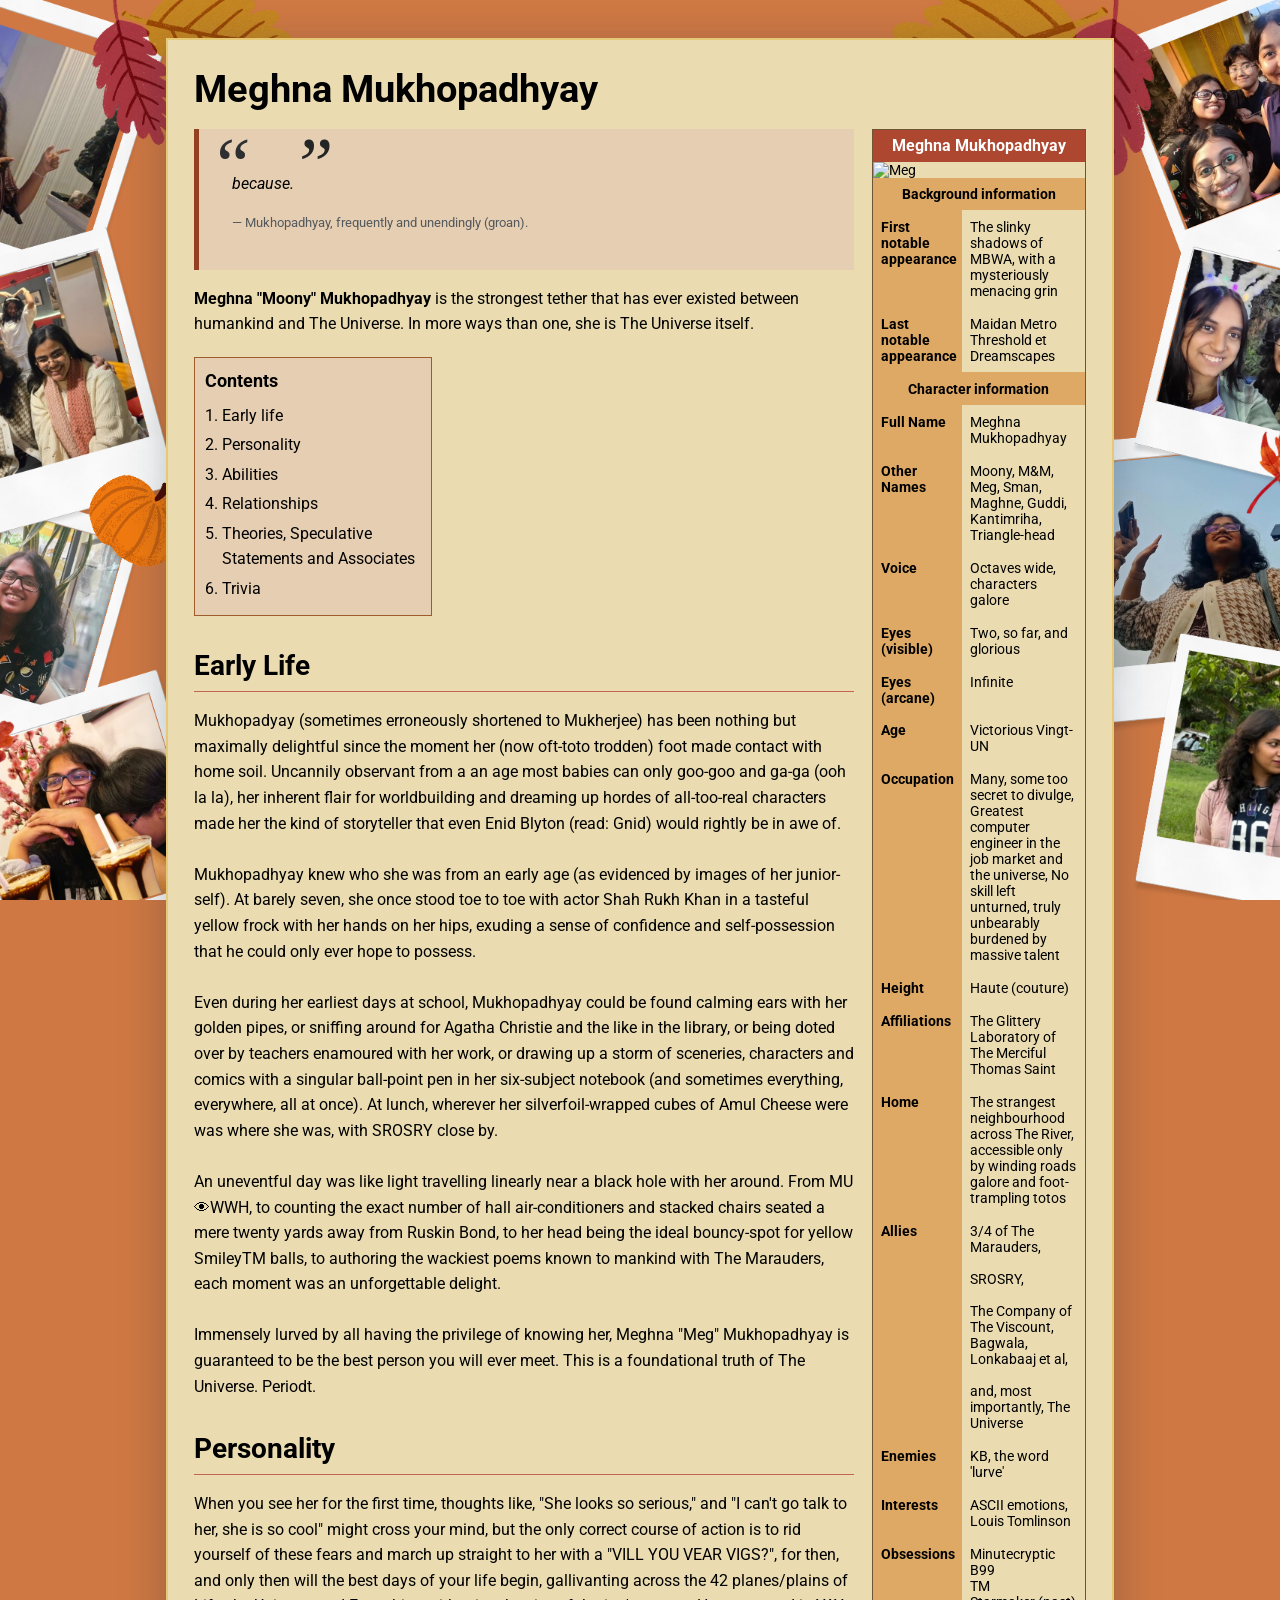
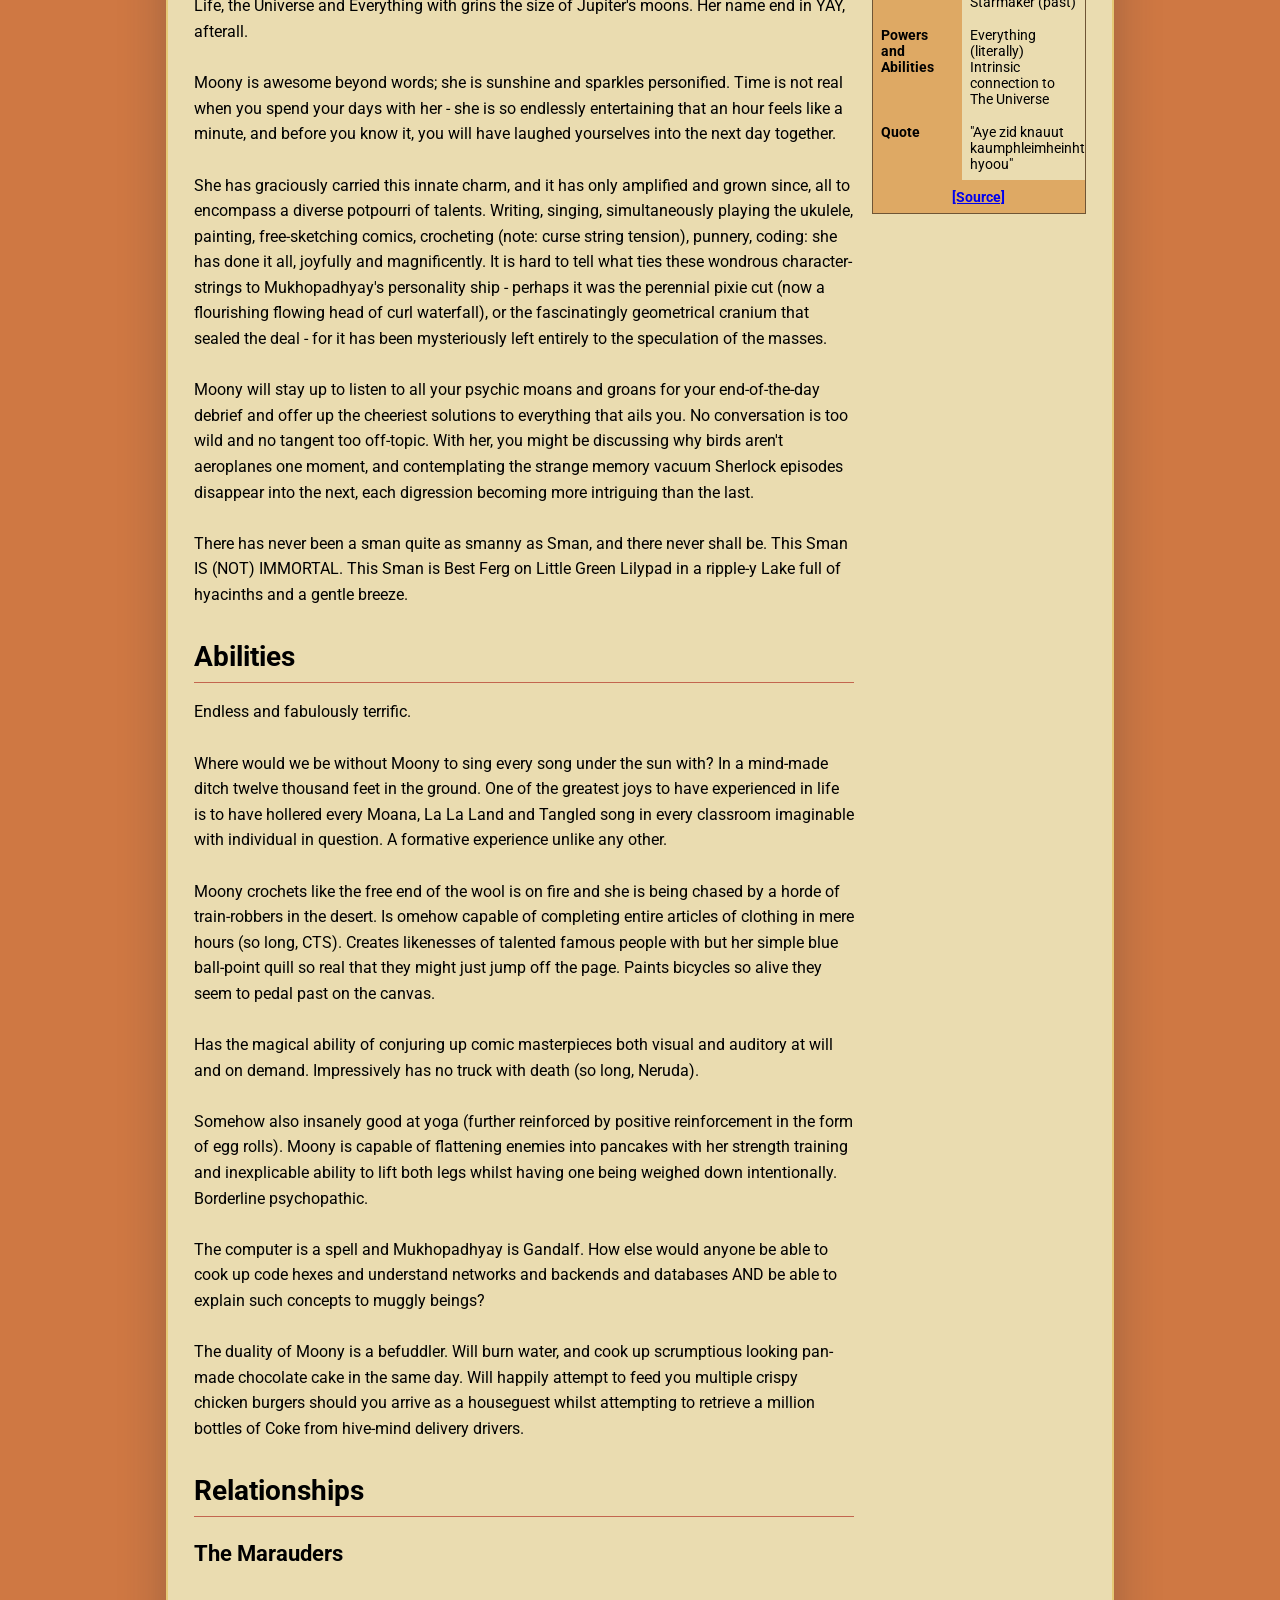
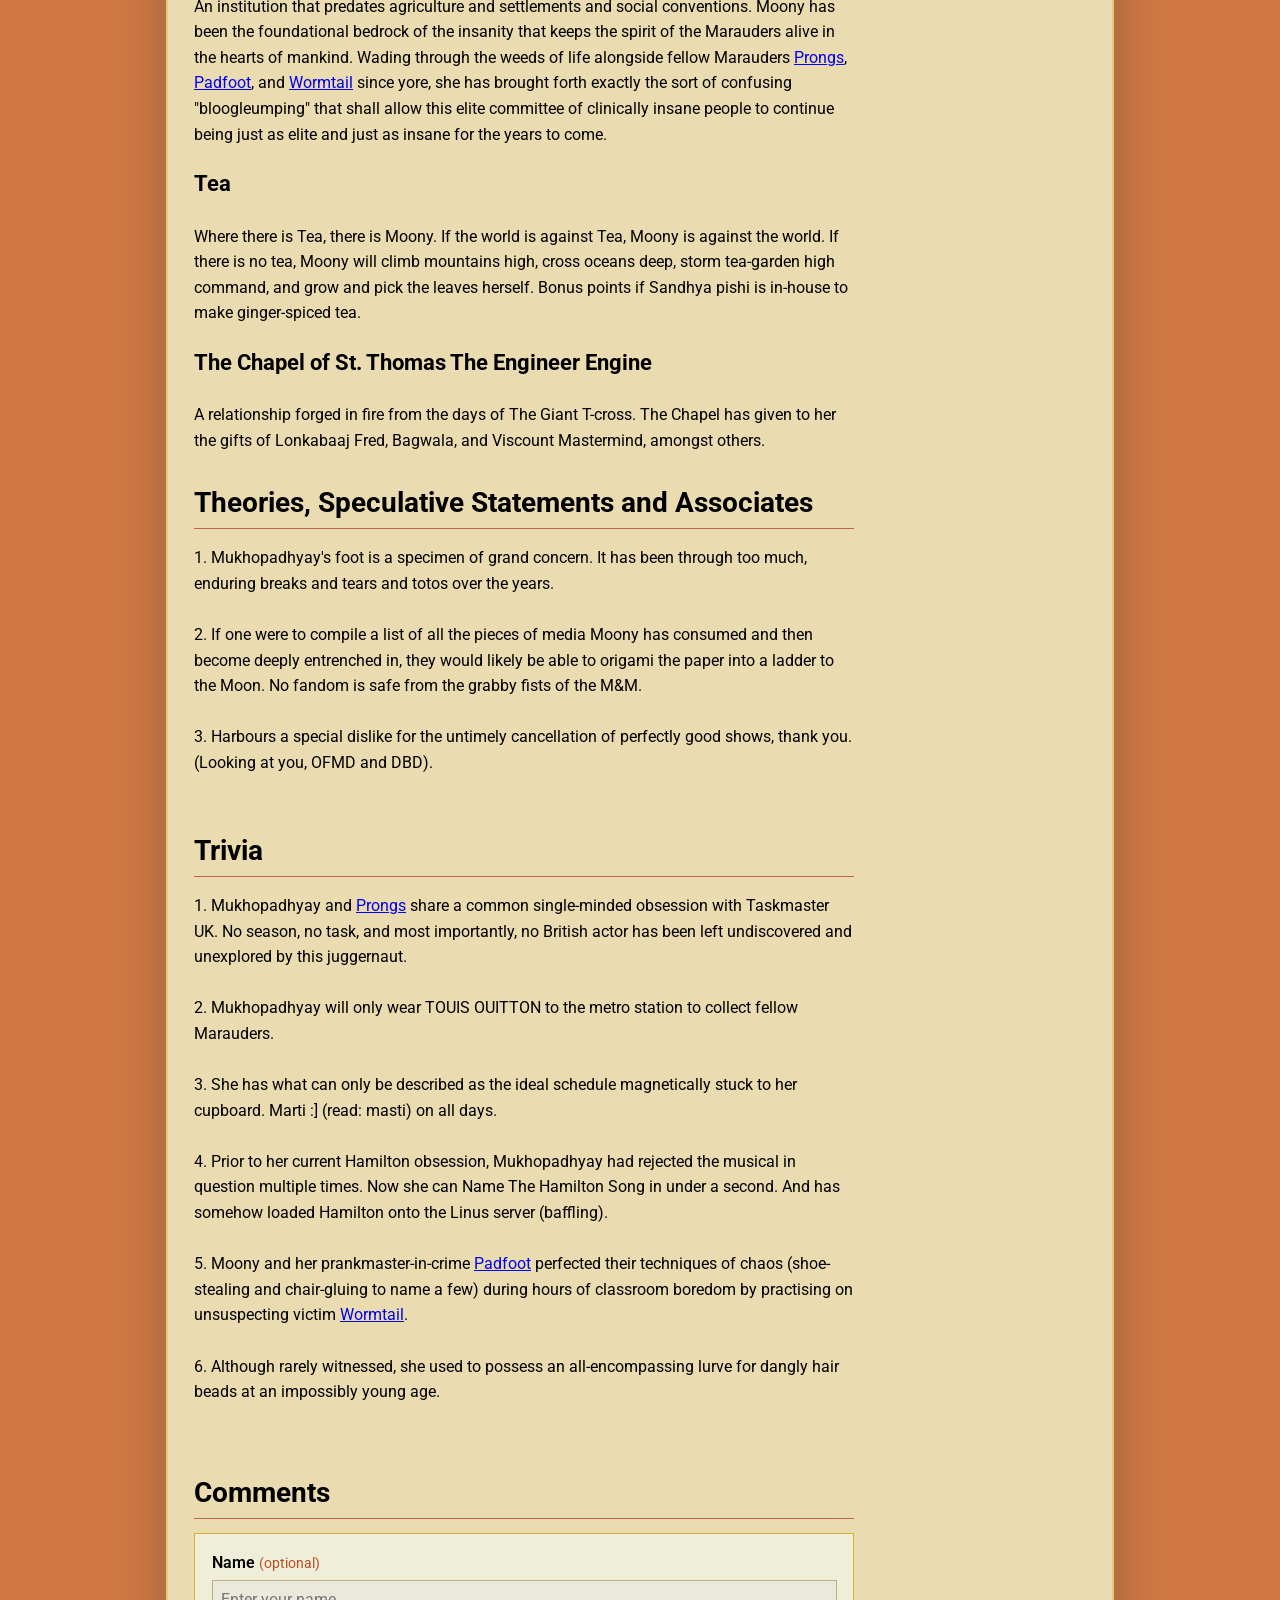
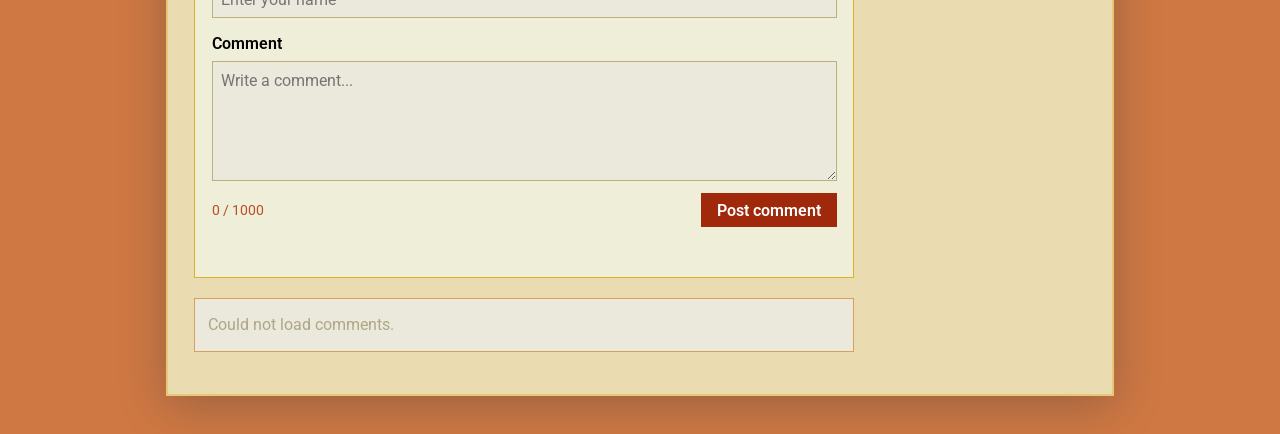
==== index.html @ 728b0426 "Add files via upload" ====
<!DOCTYPE html>
<html lang="en">
<head>
  <meta name="viewport" content="width=device-width, initial-scale=1.0">
  <meta charset="UTF-8">
  <title>Pragya Wiki</title>
  <link rel="stylesheet" href="style.css">
  <link rel="stylesheet" href="comments.css">
  <link rel="preconnect" href="https://fonts.googleapis.com">
  <link rel="preconnect" href="https://fonts.gstatic.com" crossorigin>
  <link href="https://fonts.googleapis.com/css2?family=Roboto:wght@400;500;700&display=swap" rel="stylesheet">
<link rel="stylesheet" href="style.css">

</head> 
<body>

<div class="page-bg">

  <div class="page-container">

    <h1 class="page-title">Meghna Mukhopadhyay</h1>

    <div class="page-layout">
      


      <!-- LEFT COLUMN -->
      <div class="main-content">
      <div class="quote-wiki">
      <p>because.</p>
      <span class="quote-source">— Mukhopadhyay, frequently and unendingly (groan).</span>
      </div>

        <p>
          <strong>Meghna "Moony" Mukhopadhyay</strong> is the strongest tether that has ever existed between humankind and The Universe. In more ways than 
          one, she is The Universe itself. 
        </p>

        <p>
        </p>

        <!-- CONTENTS -->
        <div class="contents-box">
          <div class="contents-title">Contents</div>
          <ol>
            <li>Early life</li>
            <li>Personality</li>
            <li>Abilities</li>
            <li>Relationships </li> 
            <li>Theories, Speculative Statements and Associates</li> 
            <li>Trivia</li>
          </ol>
        </div>

        <!-- ACTUAL CONTENT SECTIONS -->
        <h2>Early Life</h2>
        <p>
        
          Mukhopadyay (sometimes erroneously shortened to Mukherjee) has been nothing but maximally delightful since the moment her (now oft-toto 
          trodden) foot made contact with home soil. Uncannily observant from a an age most babies can only goo-goo and ga-ga (ooh la la), her inherent
          flair for worldbuilding and dreaming up hordes of all-too-real characters made her the kind of storyteller that even Enid Blyton (read: Gnid) 
          would rightly be in awe of. 
          <br><br>
          Mukhopadhyay knew who she was from an early age (as evidenced by images of her junior-self). At barely seven, she once stood toe to toe with 
          actor Shah Rukh Khan in a tasteful yellow frock with her hands on her hips, exuding a sense of confidence and self-possession that he could 
          only ever hope to possess. 
          <br><br>
          Even during her earliest days at school, Mukhopadhyay could be found calming ears with her golden pipes, or sniffing around for Agatha Christie 
          and the like in the library, or being doted over by teachers enamoured with her work, or drawing up a storm of sceneries, characters and comics 
          with a singular ball-point pen in her six-subject notebook (and sometimes everything, everywhere, all at once). 
          At lunch, wherever her silverfoil-wrapped cubes of Amul Cheese were was where she was, with SROSRY close by. 
          <br><br>
          An uneventful day was like light travelling linearly near a black hole with her around. From MU👁WWH, to counting the exact number of hall air-conditioners 
          and stacked chairs seated a mere twenty yards away from Ruskin Bond, to her head being the ideal bouncy-spot for yellow SmileyTM balls, to authoring
          the wackiest poems known to mankind with The Marauders, each moment was an unforgettable delight. 
          <br><br>
          Immensely lurved by all having the privilege of knowing her, Meghna "Meg" Mukhopadhyay is guaranteed to be the best person you will ever meet. 
          This is a foundational truth of The Universe. Periodt.
        </p>

        <h2>Personality</h2>
        <p>
          When you see her for the first time, thoughts like, "She looks so serious," and "I can't go talk to her, she is so cool" might cross your mind, 
          but the only correct course of action is to rid yourself of these fears and march up straight to her with a "VILL YOU VEAR VIGS?", for then, and 
          only then will the best days of your life begin, gallivanting across the 42 planes/plains of Life, the Universe and Everything with grins the size
          of Jupiter's moons. Her name end in YAY, afterall. 
          <br><br>
          Moony is awesome beyond words; she is sunshine and sparkles personified. Time is not real when you spend your days with her - she is so endlessly 
          entertaining that an hour feels like a minute, and before you know it, you will have laughed yourselves into the next day together. 
          <br><br>
          She has graciously carried this innate charm, and it has only amplified and grown since, all to encompass a diverse potpourri of talents. Writing, 
          singing, simultaneously playing the ukulele, painting, free-sketching comics, crocheting (note: curse string tension), punnery, coding: 
          she has done it all, joyfully and magnificently. It is hard to tell what ties these wondrous character-strings to Mukhopadhyay's personality ship - perhaps it was the 
          perennial pixie cut (now a flourishing flowing head of curl waterfall), or the fascinatingly geometrical cranium that sealed the deal - for it 
          has been mysteriously left entirely to the speculation of the masses. 
          <br><br>
          Moony will stay up to listen to all your psychic moans and groans for your end-of-the-day debrief and offer up the cheeriest solutions to everything that
          ails you. No conversation is too wild and no tangent too off-topic. With her, you might be discussing why birds aren't aeroplanes one moment, and 
          contemplating the strange memory vacuum Sherlock episodes disappear into the next, each digression becoming more intriguing than the last.
          <br><br>
          There has never been a sman quite as smanny as Sman, and there never shall be. This Sman IS (NOT) IMMORTAL. This Sman is Best Ferg on 
          Little Green Lilypad in a ripple-y Lake full of hyacinths and a gentle breeze. 
          
        </p>

        <h2>Abilities</h2>
        <p>
          Endless and fabulously terrific.
          <br><br>
          Where would we be without Moony to sing every song under the sun with? In a mind-made ditch twelve thousand feet in the ground. One of the 
          greatest joys to have experienced in life is to have hollered every Moana, La La Land and Tangled song in every classroom imaginable with
          individual in question. A formative experience unlike any other.
          <br><br>
          Moony crochets like the free end of the wool is on fire and she is being chased by a horde of train-robbers in the desert. Is omehow capable of 
          completing entire articles of clothing in mere hours (so long, CTS).
          Creates likenesses of talented famous people with but her simple blue ball-point quill so real that they might just jump off the page. Paints bicycles so
          alive they seem to pedal past on the canvas. 
          <br><br>
          Has the magical ability of conjuring up comic masterpieces both visual and auditory at will and on demand. 
          Impressively has no truck with death (so long, Neruda). 
          <br><br>
          Somehow also insanely good at yoga (further reinforced by positive reinforcement in the form of egg rolls). Moony is capable of flattening 
          enemies into pancakes with her strength training and inexplicable ability to lift both legs whilst having one being weighed down intentionally.
          Borderline psychopathic.
          <br><br>
          The computer is a spell and Mukhopadhyay is Gandalf. How else would anyone be able to cook up code hexes and understand networks and backends
          and databases AND be able to explain such concepts to muggly beings?
          <br><br>
          The duality of Moony is a befuddler. Will burn water, and cook up scrumptious looking pan-made chocolate cake in the same day. Will happily 
          attempt to feed you multiple crispy chicken burgers should you arrive as a houseguest whilst attempting to retrieve a million bottles of Coke
          from hive-mind delivery drivers. 
        </p>

        <h2>Relationships</h2>
        <h3>
          The Marauders
        </h3>
        <p>
            An institution that predates agriculture and settlements and social conventions. Moony has been the foundational bedrock of the insanity that
            keeps the spirit of the Marauders alive in the hearts of mankind. Wading through the weeds of life alongside fellow Marauders <a href="https://pragya-wiki.vercel.app/">Prongs</a>,
            <a href="https://nay-wiki.vercel.app/">Padfoot</a>, and <a href="https://wiki-pearl-nine.vercel.app">Wormtail</a> since yore, she has brought
            forth exactly the sort of confusing "bloogleumping" that shall allow this elite committee of clinically insane people to continue being just as elite and 
            just as insane for the years to come.

        </p>

        <h3>Tea</h3>
        <p>Where there is Tea, there is Moony. If the world is against Tea, Moony is against the world. If there is no tea, Moony will climb 
            mountains high, cross oceans deep, storm tea-garden high command, and grow and pick the leaves herself. 
            Bonus points if Sandhya pishi is in-house to make ginger-spiced tea. 
        </p>

        <h3>The Chapel of St. Thomas The Engineer Engine</h3>
        <P>
            A relationship forged in fire from the days of The Giant T-cross. The Chapel has given to her the gifts of Lonkabaaj Fred, Bagwala, 
            and Viscount Mastermind, amongst others. 
        </P>

        <h2>Theories, Speculative Statements and Associates</h2>
        <p>
          1. Mukhopadhyay's foot is a specimen of grand concern. It has been through too much, enduring breaks and tears and totos over the years. 
          <br><br>
          2. If one were to compile a list of all the pieces of media Moony has consumed and then become deeply entrenched in, they would likely be
          able to origami the paper into a ladder to the Moon. No fandom is safe from the grabby fists of the M&M. 
          <br><br>
          3. Harbours a special dislike for the untimely cancellation of perfectly good shows, thank you. (Looking at you, OFMD and DBD).
          <br><br>
        </p>

        <h2>Trivia</h2>
        <p>
          1. Mukhopadhyay and <a href="https://pragya-wiki.vercel.app/">Prongs</a> share a common single-minded obsession with Taskmaster UK. 
          No season, no task, and most importantly, no British actor has been left undiscovered and unexplored by this juggernaut.
          <br><br>
          2. Mukhopadhyay will only wear TOUIS OUITTON to the metro station to collect fellow Marauders.
          <br><br>
          3. She has what can only be described as the ideal schedule magnetically stuck to her cupboard. Marti :] (read: masti) on all days.
          <br><br>
          4. Prior to her current Hamilton obsession, Mukhopadhyay had rejected the musical in question multiple times. Now she can Name The Hamilton Song in under a second. 
          And has somehow loaded Hamilton onto the Linus server (baffling).
          <br><br>
          5. Moony and her prankmaster-in-crime <a href="https://nay-wiki.vercel.app/">Padfoot</a> perfected their techniques of chaos (shoe-stealing
          and chair-gluing to name a few) during hours of classroom boredom by practising on unsuspecting victim <a href="https://wiki-pearl-nine.vercel.app">Wormtail</a>. 
          <br><br>
          6. Although rarely witnessed, she used to possess an all-encompassing lurve for dangly hair beads at an impossibly young age.
          <br><br>
        </p>

        <section class="comments-section">
        <h2>Comments</h2>

        <form id="comment-form" class="comment-form">
          <div class="comment-field">
            <label for="comment-name">
              Name <span class="optional-label">(optional)</span>
            </label>

            <input
              type="text"
              id="comment-name"
              name="username"
              maxlength="80"
              placeholder="Enter your name"
              autocomplete="name"
            />
          </div>

          <div class="comment-field">
            <label for="comment-text">Comment</label>

            <textarea
              id="comment-text"
              name="text"
              maxlength="1000"
              rows="5"
              placeholder="Write a comment..."
              required
            ></textarea>
          </div>

          <div class="comment-form-bottom">
            <span id="comment-character-count">0 / 1000</span>

            <button id="comment-submit-button" type="submit">
              Post comment
            </button>
          </div>

          <p id="comment-form-message" aria-live="polite"></p>
        </form>

        <div id="comments-list" class="comments-list">
          <p class="comments-status">Loading comments...</p>
        </div>
      </section>
      </div>
      <!-- INFOBOX -->
      <div class="infobox">

        <div class="infobox-header">Meghna Mukhopadhyay</div>

        <img src="c:\Users\URJANI RAY\OneDrive\Pictures\meghna.jpg" alt="Meg">

        <table>
           <tr class="infobox-section">
           <th colspan="2">Background information</th>
           </tr>

           <tr>
            <th>First notable appearance </th>
            <td>The slinky shadows of MBWA, with a mysteriously menacing grin</td>
          </tr>
          <tr>
            <th>Last notable appearance</th>
            <td>Maidan Metro Threshold et
                <br>Dreamscapes</td>
          </tr>

            <tr class="infobox-section">
            <th colspan="2">Character information</th>
            </tr>

          <tr>
            <th>Full Name</th>
            <td>Meghna Mukhopadhyay</td>
          </tr>

          <tr>
            <th>Other Names</th>
            <td>Moony, M&M, Meg, Sman, Maghne, Guddi, Kantimriha, Triangle-head</td>
          </tr>
          
          <tr>
            <th>Voice</th>
            <td>Octaves wide, characters galore</td>
          </tr>
          <tr>
            <th>Eyes (visible)</th>
            <td>Two, so far, and glorious</td>
          </tr>
          <tr>
            <th>Eyes (arcane)</th>
            <td>Infinite</td>
          </tr>
          <tr>
            <th>Age</th>
            <td>Victorious Vingt-UN</td>
          </tr>
          <tr>
            <th>Occupation</th>
            <td>Many, some too secret to divulge,
Greatest computer engineer in the job market and the universe,
No skill left unturned, truly unbearably burdened by massive talent</td>
          </tr>
          <tr>
            <th>Height</th>
            <td>Haute (couture)</td>
          </tr>
          <tr>
            <th>Affiliations</th>
            <td>The Glittery Laboratory of The Merciful Thomas Saint</td>
          </tr>
          <tr>
            <th>Home</th>
            <td>The strangest neighbourhood across The River, accessible only by winding roads galore and foot-trampling totos</td>
          </tr>
          <tr>
            <th>Allies</th>
            <td>3/4 of The Marauders, <br><br>SROSRY, <br><br>
The Company of The Viscount, Bagwala, Lonkabaaj et al,
<br><br> and, most importantly, The Universe</td>
          <tr>
            <th>Enemies</th>
            <td>
              KB, the word 'lurve'
            </td>
          </tr>
          <tr>
            <th>Interests</th>
            <td>ASCII emotions, Louis Tomlinson</td>
          </tr>
          <tr>
            <th>Obsessions</th>
            <td>Minutecryptic<br>B99<br> TM
                <br>Starmaker (past)</td>
          </tr>
          <tr>
            <th>Powers and Abilities</th>
            <td>Everything (literally) <br>
            Intrinsic connection to The Universe</td>
          </tr> 
          <tr>
            <th>Quote</th>
            <td>"Aye zid knauut kaumphleimheinht hyoou"</td>
          </tr>
          <tr>
           <tr class="infobox-section">
            <th colspan="2"><a href="source.html">[Source]</a></th>
            </tr>
        </table>

      </div>
      
    </div>

  </div>

</div>
<script src="comments.js"></script>
</body>
</html>
---- style.css ----
* {
  box-sizing: border-box;
}

html,
body {
  margin: 0;
  width: 100%;
  min-height: 100%;
}

body {
  font-family: 'Roboto', sans-serif;
  font-size: 14px !important;

  background-image: url("background-collage.png");
  background-size: cover;
  background-position: center;
  background-attachment: fixed;
  background-repeat: no-repeat;
  background-color: #cf7843;
}

/* OUTER BACKGROUND AREA */
.page-bg {
  width: 100%;
  min-height: 100vh;

  /* Creates visible space outside the bordered page */
  padding: 3% 0;
}

/* ACTUAL WIKI PAGE */
.page-container {
  width: 74%;
  max-width: 1500px;
  min-height: 94vh;
  margin: 0 auto;
  padding: 2%;

  background-color: #EADCB0;

  /* Visible page boundary */
  border: 2px solid #e5c976;
  box-shadow: 0 10px 43px rgba(22, 42, 62, 0.28);
}

/* TITLE */
.page-title {
  margin: 0 0 2%;
  font-size: clamp(2rem, 3vw, 3.2rem);
  color: #000;
}

/* LAYOUT */
.page-layout {
  display: flex;
  align-items: flex-start;
  justify-content: space-between;
  gap: 2%;
  width: 100%;
}

/* LEFT CONTENT */
.main-content {
  width: 74%;
  min-width: 0;
  font-size: clamp(1rem, 1.25vw, 1.3rem);
  line-height: 1.6;
}

/* CONTENTS */
.contents-box {
  width: 36%;
  margin-top: 3%;
  padding: 1.5%;
  background-color: #e6ceb3f9;
  border: 1px solid #96521ee9;
}

.contents-title {
  margin-bottom: 3%;
  font-size: clamp(1.1rem, 1.4vw, 1.5rem);
  font-weight: bold;
}

.contents-box ol {
  margin: 0;
  padding-left: 8%;
}

.contents-box li {
  margin-bottom: 2%;
}

/* INFOBOX */
.infobox {
  width: 24%;
  flex-shrink: 0;
  background-color: #EADCB0;
  border: 1px solid #6f5535;
  font-size: clamp(0.85rem, 1vw, 1.05rem);
}

.infobox-header {
  padding: 3%;
  background-color: #ae4730;
  color: white;
  text-align: center;
  font-size: clamp(1rem, 1.15vw, 1.2rem);
  font-weight: bold;
}

.infobox img {
  display: block;
  width: 100%;
  height: auto;
}

/* INFOBOX TABLE */
.infobox table {
  width: 100%;
  border-collapse: collapse;
}

.infobox-section th {
  padding: 3%;
  background-color: #EADCB0;
  text-align: center !important;
  font-weight: bold;
}

.infobox th {
  width: 42%;
  padding: 4%;
  background-color: #dea964;
  text-align: left;
  vertical-align: top;
}

.infobox td {
  padding: 4%;
  vertical-align: top;
}

/* SECTION HEADINGS */
.main-content h2 {
  margin-top: 4%;
  margin-bottom: 2%;
  padding-bottom: 0.5%;
  border-bottom: 1px solid #c3664f;
  font-size: clamp(1.7rem, 2.2vw, 2.4rem);
}

.main-content h3 {
  margin-top: 3%;
  font-size: clamp(1.3rem, 1.7vw, 1.8rem);
}

/* QUOTE BOX */
.quote-wiki {
  position: relative;
  width: 100%;
  min-height: 11vw;
  padding: 4% 5% 3%;
  background-color: #e6ceb3f9;
  border-left: 0.4vw solid #944123;
  font-size: clamp(1rem, 1.2vw, 1.3rem);
  font-style: italic;
}

/* OPENING QUOTE */
.quote-wiki::before {
  content: "“";
  position: absolute;
  top: -1%;
  left: 1.5%;
  font-family: serif;
  font-size: clamp(4rem, 6vw, 6rem);
  line-height: 1;
  color: #2e2f31;
}

/* CLOSING QUOTE */
.quote-wiki::after {
  content: "”";
  position: absolute;
  top: -1%;
  left: 14%;
  font-family: serif;
  font-size: clamp(4rem, 6vw, 6rem);
  line-height: 1;
  color: #242525;
}

.quote-source {
  display: block;
  margin-top: 2%;
  font-size: clamp(0.8rem, 0.95vw, 1rem);
  font-style: normal;
  color: #54595d;
}

/* TABLET */
@media (max-width: 1000px) {
  .page-container {
    width: 88%;
  }

  .main-content {
    width: 70%;
  }

  .infobox {
    width: 28%;
  }

  .contents-box {
    width: 48%;
  }
}

/* MOBILE */
@media (max-width: 750px) {
  body {
    background-attachment: scroll;
  }

  .page-bg {
    padding: 3%;
  }

  .page-container {
    width: 100%;
    min-height: 100vh;
    padding: 4%;
  }

  .page-layout {
    display: flex;
    flex-direction: column;
    gap: 2rem;
  }

  /* INFOBOX APPEARS FIRST ON MOBILE */
  .infobox {
    order: 1;
    width: 100%;
  }

  /* MAIN ARTICLE APPEARS AFTER INFOBOX */
  .main-content {
    order: 2;
    width: 100%;
  }

  .contents-box {
    width: 100%;
  }

  .quote-wiki {
    min-height: auto;
    padding: 3.5rem 1.5rem 1.5rem;
    border-left-width: 5px;
  }

  .quote-wiki::before {
    left: 1rem;
  }

  .quote-wiki::after {
    left: 5.5rem;
  }
}
---- comments.css ----
.comments-section {
  width: 100%;
  margin-top: 6%;
}

.comment-form {
  width: 100%;
  padding: 2.5%;
  background-color: #efeed8;
  border: 1px solid #d3b428;
}

.comment-field {
  margin-bottom: 2%;
}

.comment-field label {
  display: block;
  margin-bottom: 0.7%;
  font-weight: 600;
}

.optional-label {
  color: #b74e25;
  font-size: 0.85em;
  font-weight: 400;
}

.comment-field input,
.comment-field textarea {
  display: block;
  width: 100%;
  padding: 1.4%;
  border: 1px solid #bdae7e;
  background-color: #ebe8dc;
  color: #29242e;
  font-family: inherit;
  font-size: 1rem;
}

.comment-field textarea {
  min-height: 120px;
  resize: vertical;
}

.comment-field input:focus,
.comment-field textarea:focus {
  outline: 2px solid #c3664f;
  outline-offset: 1px;
  border-color: transparent;
}

.comment-form-bottom {
  display: flex;
  align-items: center;
  justify-content: space-between;
  gap: 2%;
}

#comment-character-count {
  color: #b74e25;
  font-size: 0.9rem;
}

#comment-submit-button {
  padding: 1.2% 2.5%;
  border: 0;
  background-color: #a1290b;
  color: white;
  font-family: inherit;
  font-size: 1rem;
  font-weight: 600;
  cursor: pointer;
}

#comment-submit-button:hover {
  background-color: #621705;
}

#comment-submit-button:disabled {
  cursor: not-allowed;
  opacity: 0.6;
}

#comment-form-message {
  min-height: 1.5em;
  margin: 1.5% 0 0;
}

.comments-list {
  margin-top: 3%;
}

.comment-card {
  position: relative;
  margin-bottom: 2%;
  padding: 2.2% 5% 2.2% 2.2%;
  background-color: #eee894;
  border: 1px solid #c3664f;
  border-left: 0.4rem solid #d2814e;
}

.comment-header {
  display: flex;
  align-items: baseline;
  flex-wrap: wrap;
  gap: 1%;
  margin-bottom: 1%;
}

.comment-author {
  font-weight: 700;
}

.comment-date {
  color: #b74e25;
  font-size: 0.82rem;
}

.comment-text {
  margin: 0;
  white-space: pre-wrap;
  overflow-wrap: anywhere;
}

/* DELETE CROSS */
.comment-delete-button {
  position: absolute;
  top: 7%;
  right: 1.5%;
  display: flex;
  align-items: center;
  justify-content: center;
  width: 2rem;
  height: 2rem;
  padding: 0;
  border: 0;
  border-radius: 50%;
  background: transparent;
  color: #526678;
  font-family: Arial, sans-serif;
  font-size: 1.5rem;
  line-height: 1;
  cursor: pointer;
}

.comment-delete-button:hover {
  background-color: #eaeddc;
  color: #9b2f2f;
}

.comment-delete-button:disabled {
  cursor: wait;
  opacity: 0.45;
}

.comments-status {
  padding: 2%;
  background-color: #ebe8dc;
  border: 1px solid #d7a05c;
  color: #aea785;
}

@media (max-width: 750px) {
  .comment-form {
    padding: 4%;
  }

  .comment-field {
    margin-bottom: 4%;
  }

  .comment-field input,
  .comment-field textarea {
    padding: 3%;
  }

  .comment-form-bottom {
    align-items: flex-end;
  }

  #comment-submit-button {
    padding: 3% 5%;
  }

  .comment-card {
    padding: 4% 13% 4% 4%;
  }

  .comment-delete-button {
    top: 4%;
    right: 3%;
  }
}
---- style.css ----
* {
  box-sizing: border-box;
}

html,
body {
  margin: 0;
  width: 100%;
  min-height: 100%;
}

body {
  font-family: 'Roboto', sans-serif;
  font-size: 14px !important;

  background-image: url("background-collage.png");
  background-size: cover;
  background-position: center;
  background-attachment: fixed;
  background-repeat: no-repeat;
  background-color: #cf7843;
}

/* OUTER BACKGROUND AREA */
.page-bg {
  width: 100%;
  min-height: 100vh;

  /* Creates visible space outside the bordered page */
  padding: 3% 0;
}

/* ACTUAL WIKI PAGE */
.page-container {
  width: 74%;
  max-width: 1500px;
  min-height: 94vh;
  margin: 0 auto;
  padding: 2%;

  background-color: #EADCB0;

  /* Visible page boundary */
  border: 2px solid #e5c976;
  box-shadow: 0 10px 43px rgba(22, 42, 62, 0.28);
}

/* TITLE */
.page-title {
  margin: 0 0 2%;
  font-size: clamp(2rem, 3vw, 3.2rem);
  color: #000;
}

/* LAYOUT */
.page-layout {
  display: flex;
  align-items: flex-start;
  justify-content: space-between;
  gap: 2%;
  width: 100%;
}

/* LEFT CONTENT */
.main-content {
  width: 74%;
  min-width: 0;
  font-size: clamp(1rem, 1.25vw, 1.3rem);
  line-height: 1.6;
}

/* CONTENTS */
.contents-box {
  width: 36%;
  margin-top: 3%;
  padding: 1.5%;
  background-color: #e6ceb3f9;
  border: 1px solid #96521ee9;
}

.contents-title {
  margin-bottom: 3%;
  font-size: clamp(1.1rem, 1.4vw, 1.5rem);
  font-weight: bold;
}

.contents-box ol {
  margin: 0;
  padding-left: 8%;
}

.contents-box li {
  margin-bottom: 2%;
}

/* INFOBOX */
.infobox {
  width: 24%;
  flex-shrink: 0;
  background-color: #EADCB0;
  border: 1px solid #6f5535;
  font-size: clamp(0.85rem, 1vw, 1.05rem);
}

.infobox-header {
  padding: 3%;
  background-color: #ae4730;
  color: white;
  text-align: center;
  font-size: clamp(1rem, 1.15vw, 1.2rem);
  font-weight: bold;
}

.infobox img {
  display: block;
  width: 100%;
  height: auto;
}

/* INFOBOX TABLE */
.infobox table {
  width: 100%;
  border-collapse: collapse;
}

.infobox-section th {
  padding: 3%;
  background-color: #EADCB0;
  text-align: center !important;
  font-weight: bold;
}

.infobox th {
  width: 42%;
  padding: 4%;
  background-color: #dea964;
  text-align: left;
  vertical-align: top;
}

.infobox td {
  padding: 4%;
  vertical-align: top;
}

/* SECTION HEADINGS */
.main-content h2 {
  margin-top: 4%;
  margin-bottom: 2%;
  padding-bottom: 0.5%;
  border-bottom: 1px solid #c3664f;
  font-size: clamp(1.7rem, 2.2vw, 2.4rem);
}

.main-content h3 {
  margin-top: 3%;
  font-size: clamp(1.3rem, 1.7vw, 1.8rem);
}

/* QUOTE BOX */
.quote-wiki {
  position: relative;
  width: 100%;
  min-height: 11vw;
  padding: 4% 5% 3%;
  background-color: #e6ceb3f9;
  border-left: 0.4vw solid #944123;
  font-size: clamp(1rem, 1.2vw, 1.3rem);
  font-style: italic;
}

/* OPENING QUOTE */
.quote-wiki::before {
  content: "“";
  position: absolute;
  top: -1%;
  left: 1.5%;
  font-family: serif;
  font-size: clamp(4rem, 6vw, 6rem);
  line-height: 1;
  color: #2e2f31;
}

/* CLOSING QUOTE */
.quote-wiki::after {
  content: "”";
  position: absolute;
  top: -1%;
  left: 14%;
  font-family: serif;
  font-size: clamp(4rem, 6vw, 6rem);
  line-height: 1;
  color: #242525;
}

.quote-source {
  display: block;
  margin-top: 2%;
  font-size: clamp(0.8rem, 0.95vw, 1rem);
  font-style: normal;
  color: #54595d;
}

/* TABLET */
@media (max-width: 1000px) {
  .page-container {
    width: 88%;
  }

  .main-content {
    width: 70%;
  }

  .infobox {
    width: 28%;
  }

  .contents-box {
    width: 48%;
  }
}

/* MOBILE */
@media (max-width: 750px) {
  body {
    background-attachment: scroll;
  }

  .page-bg {
    padding: 3%;
  }

  .page-container {
    width: 100%;
    min-height: 100vh;
    padding: 4%;
  }

  .page-layout {
    display: flex;
    flex-direction: column;
    gap: 2rem;
  }

  /* INFOBOX APPEARS FIRST ON MOBILE */
  .infobox {
    order: 1;
    width: 100%;
  }

  /* MAIN ARTICLE APPEARS AFTER INFOBOX */
  .main-content {
    order: 2;
    width: 100%;
  }

  .contents-box {
    width: 100%;
  }

  .quote-wiki {
    min-height: auto;
    padding: 3.5rem 1.5rem 1.5rem;
    border-left-width: 5px;
  }

  .quote-wiki::before {
    left: 1rem;
  }

  .quote-wiki::after {
    left: 5.5rem;
  }
}
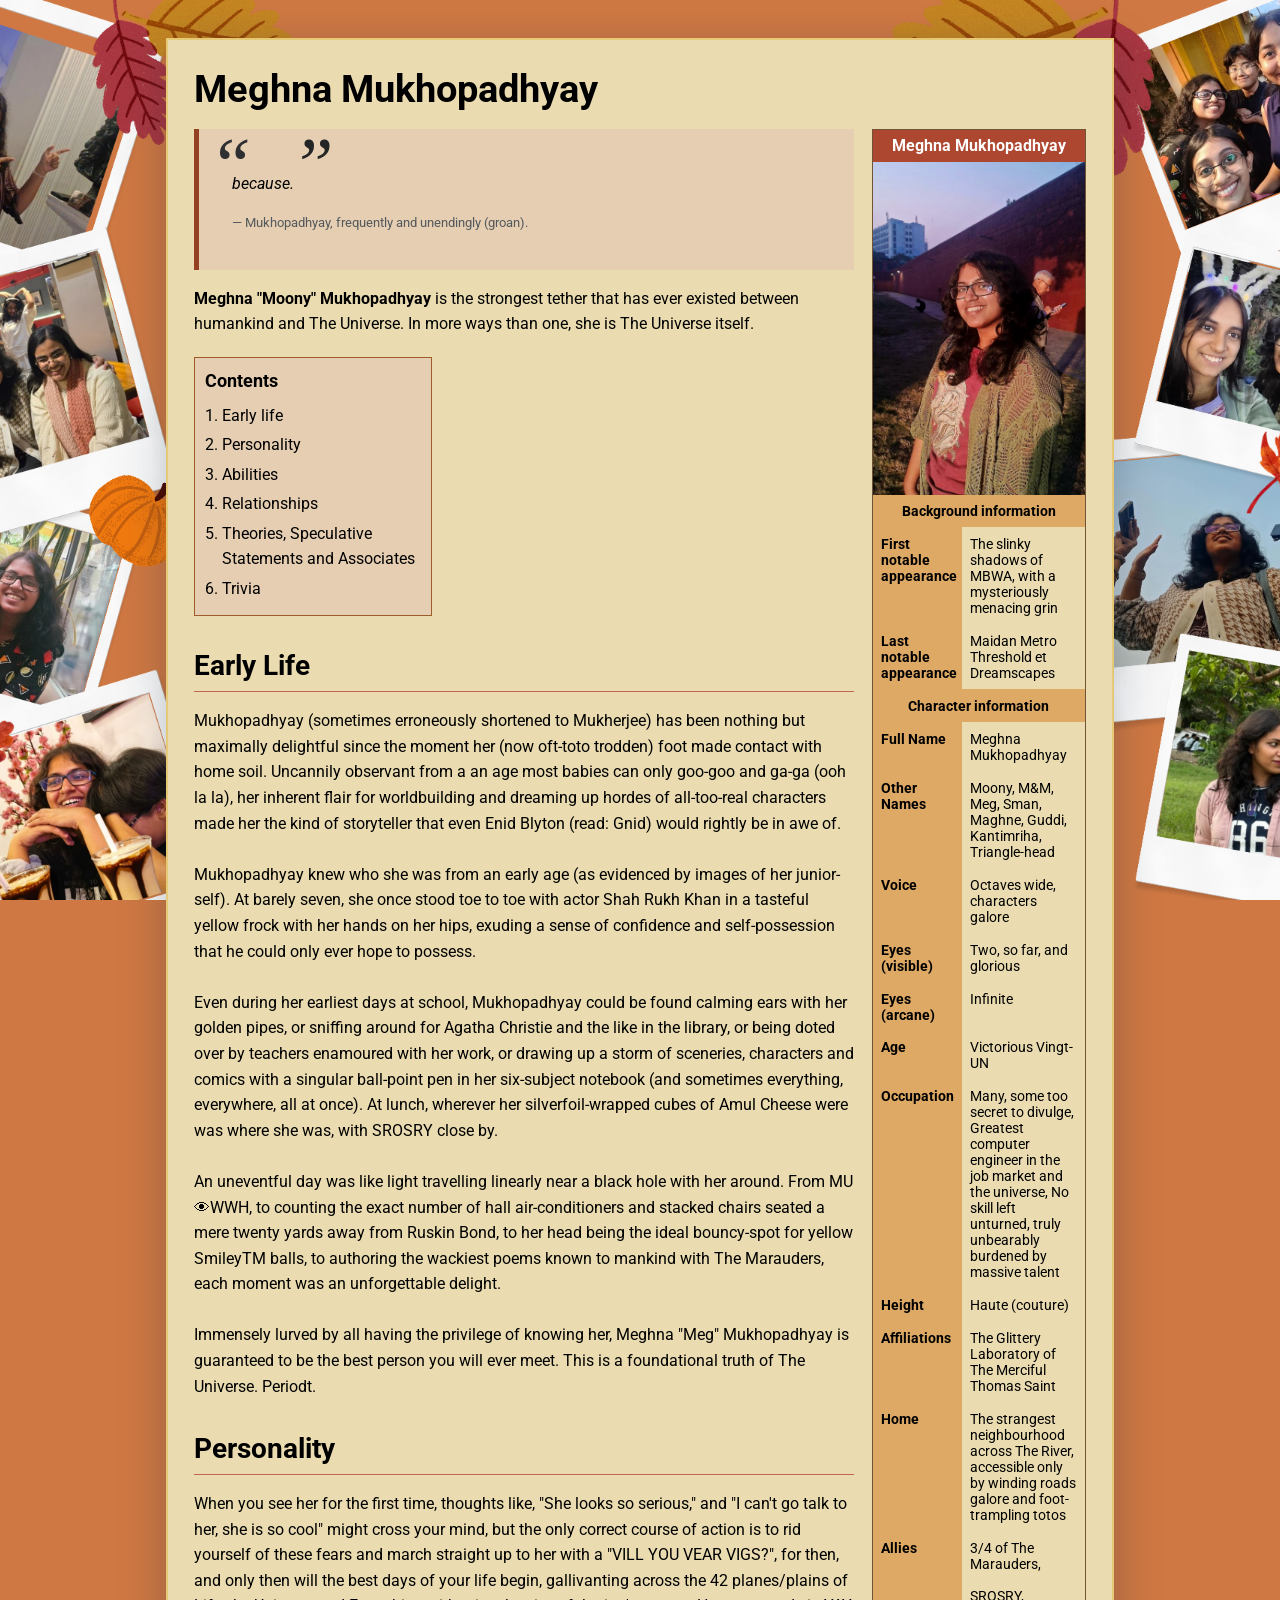
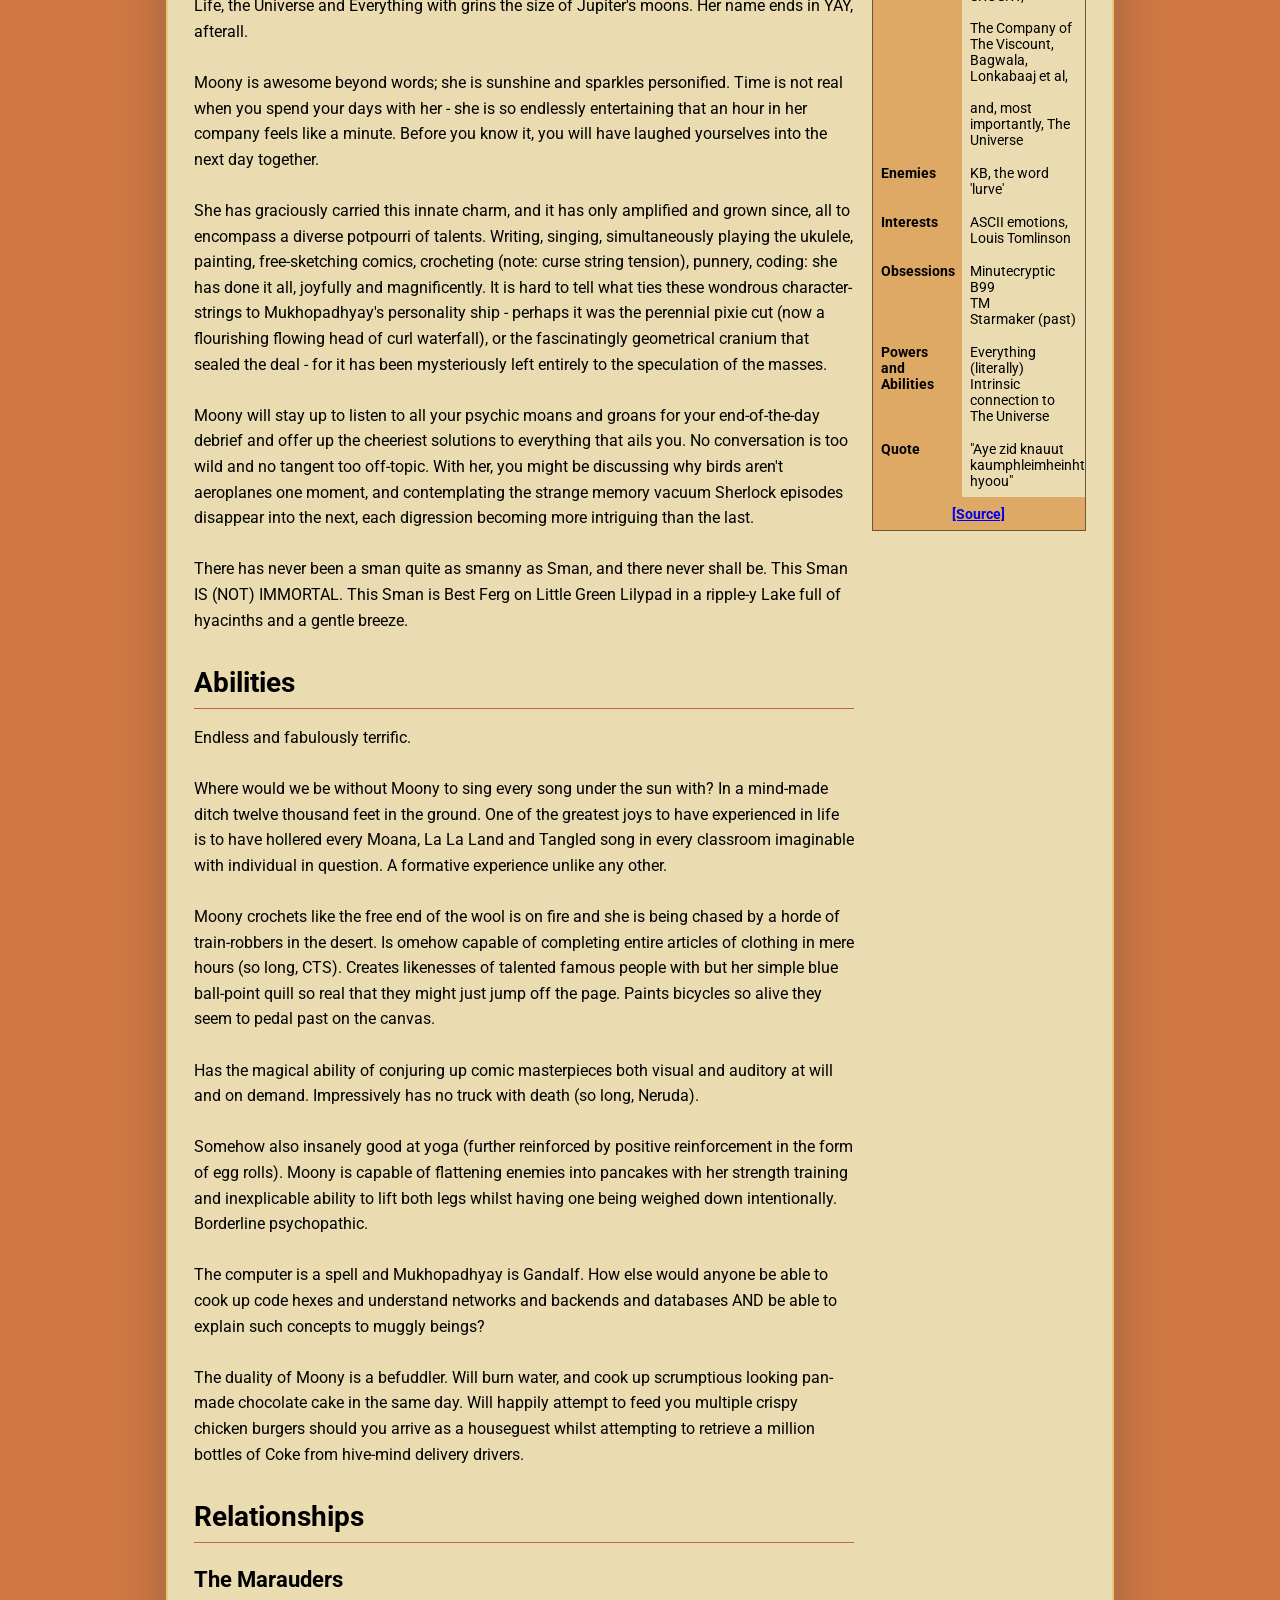
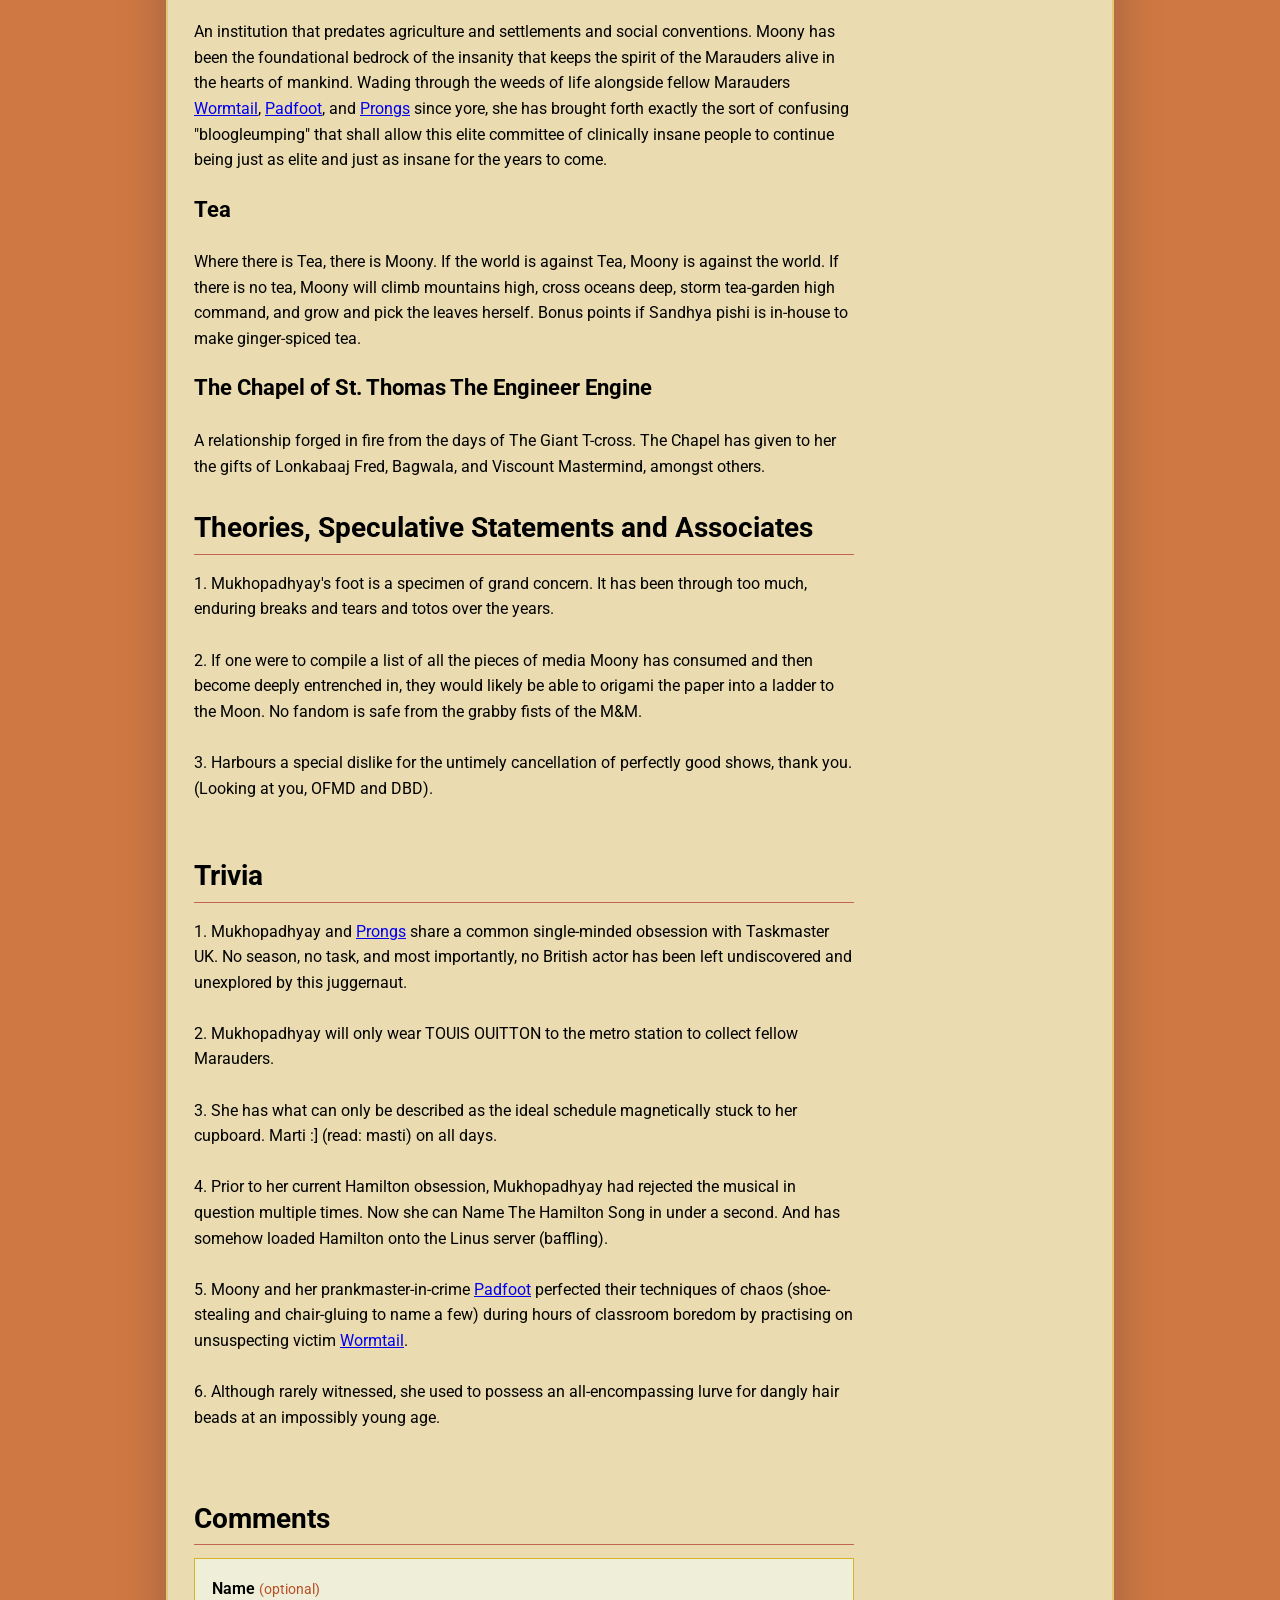
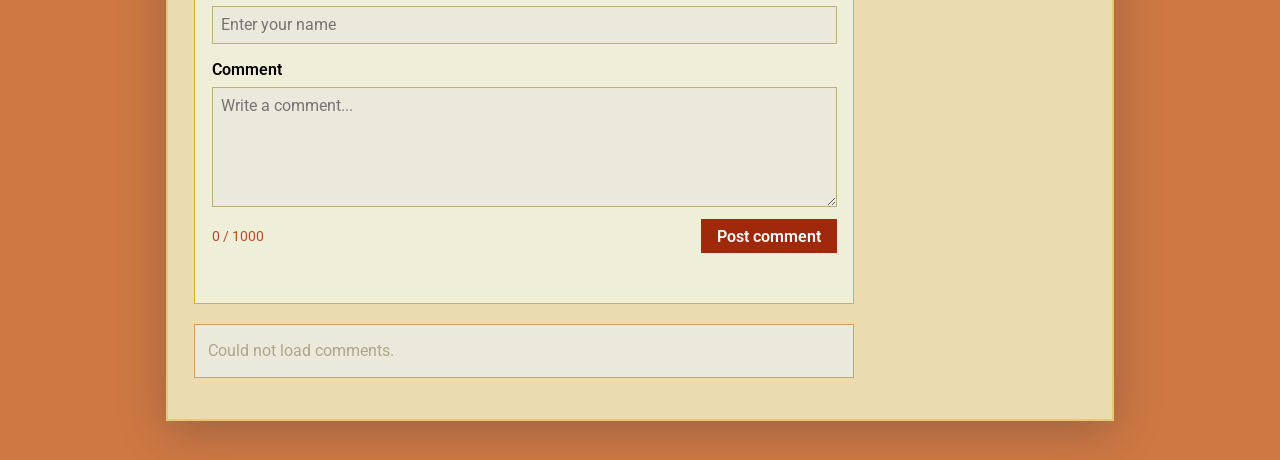
==== commit 23152cde: "Add files via upload" ====
--- a/index.html
+++ b/index.html
@@ -56,7 +56,7 @@
         <h2>Early Life</h2>
         <p>
         
-          Mukhopadyay (sometimes erroneously shortened to Mukherjee) has been nothing but maximally delightful since the moment her (now oft-toto 
+          Mukhopadhyay (sometimes erroneously shortened to Mukherjee) has been nothing but maximally delightful since the moment her (now oft-toto 
           trodden) foot made contact with home soil. Uncannily observant from a an age most babies can only goo-goo and ga-ga (ooh la la), her inherent
           flair for worldbuilding and dreaming up hordes of all-too-real characters made her the kind of storyteller that even Enid Blyton (read: Gnid) 
           would rightly be in awe of. 
@@ -81,12 +81,12 @@
         <h2>Personality</h2>
         <p>
           When you see her for the first time, thoughts like, "She looks so serious," and "I can't go talk to her, she is so cool" might cross your mind, 
-          but the only correct course of action is to rid yourself of these fears and march up straight to her with a "VILL YOU VEAR VIGS?", for then, and 
+          but the only correct course of action is to rid yourself of these fears and march straight up to her with a "VILL YOU VEAR VIGS?", for then, and 
           only then will the best days of your life begin, gallivanting across the 42 planes/plains of Life, the Universe and Everything with grins the size
-          of Jupiter's moons. Her name end in YAY, afterall. 
+          of Jupiter's moons. Her name ends in YAY, afterall. 
           <br><br>
           Moony is awesome beyond words; she is sunshine and sparkles personified. Time is not real when you spend your days with her - she is so endlessly 
-          entertaining that an hour feels like a minute, and before you know it, you will have laughed yourselves into the next day together. 
+          entertaining that an hour in her company feels like a minute. Before you know it, you will have laughed yourselves into the next day together. 
           <br><br>
           She has graciously carried this innate charm, and it has only amplified and grown since, all to encompass a diverse potpourri of talents. Writing, 
           singing, simultaneously playing the ukulele, painting, free-sketching comics, crocheting (note: curse string tension), punnery, coding: 
@@ -137,8 +137,8 @@
         </h3>
         <p>
             An institution that predates agriculture and settlements and social conventions. Moony has been the foundational bedrock of the insanity that
-            keeps the spirit of the Marauders alive in the hearts of mankind. Wading through the weeds of life alongside fellow Marauders <a href="https://pragya-wiki.vercel.app/">Prongs</a>,
-            <a href="https://nay-wiki.vercel.app/">Padfoot</a>, and <a href="https://wiki-pearl-nine.vercel.app">Wormtail</a> since yore, she has brought
+            keeps the spirit of the Marauders alive in the hearts of mankind. Wading through the weeds of life alongside fellow Marauders <a href="https://wiki-pearl-nine.vercel.app">Wormtail</a>, 
+            <a href="https://nay-wiki.vercel.app/">Padfoot</a>, and  <a href="https://pragya-wiki.vercel.app/">Prongs</a> since yore, she has brought
             forth exactly the sort of confusing "bloogleumping" that shall allow this elite committee of clinically insane people to continue being just as elite and 
             just as insane for the years to come.
 
@@ -239,7 +239,7 @@
 
         <div class="infobox-header">Meghna Mukhopadhyay</div>
 
-        <img src="c:\Users\URJANI RAY\OneDrive\Pictures\meghna.jpg" alt="Meg">
+       <img src="sman.jpg" alt="Meghna Mukhopadhyay">
 
         <table>
            <tr class="infobox-section">
--- a/style.css
+++ b/style.css
@@ -111,11 +111,13 @@
   font-weight: bold;
 }
 
-.infobox img {
-  display: block;
-  width: 100%;
-  height: auto;
-}
+  .infobox img {
+  display: block !important;
+    width: 100% !important;
+    height: auto !important;
+    max-width: 300px !important;
+    min-height: 200px !important;
+    object-fit: contain !important;}
 
 /* INFOBOX TABLE */
 .infobox table {
@@ -271,4 +273,18 @@
   .quote-wiki::after {
     left: 5.5rem;
   }
-}
+  .infobox-image {
+    width: 100%;
+    text-align: center;
+    background: #EADCB0;
+    padding: 10px;
+}
+
+.infobox-image img {
+    display: block;
+    width: 100%;
+    height: auto;
+    max-width: 300px;
+    margin: 0 auto;
+}
+
--- a/style.css
+++ b/style.css
@@ -111,11 +111,13 @@
   font-weight: bold;
 }
 
-.infobox img {
-  display: block;
-  width: 100%;
-  height: auto;
-}
+  .infobox img {
+  display: block !important;
+    width: 100% !important;
+    height: auto !important;
+    max-width: 300px !important;
+    min-height: 200px !important;
+    object-fit: contain !important;}
 
 /* INFOBOX TABLE */
 .infobox table {
@@ -271,4 +273,18 @@
   .quote-wiki::after {
     left: 5.5rem;
   }
-}
+  .infobox-image {
+    width: 100%;
+    text-align: center;
+    background: #EADCB0;
+    padding: 10px;
+}
+
+.infobox-image img {
+    display: block;
+    width: 100%;
+    height: auto;
+    max-width: 300px;
+    margin: 0 auto;
+}
+
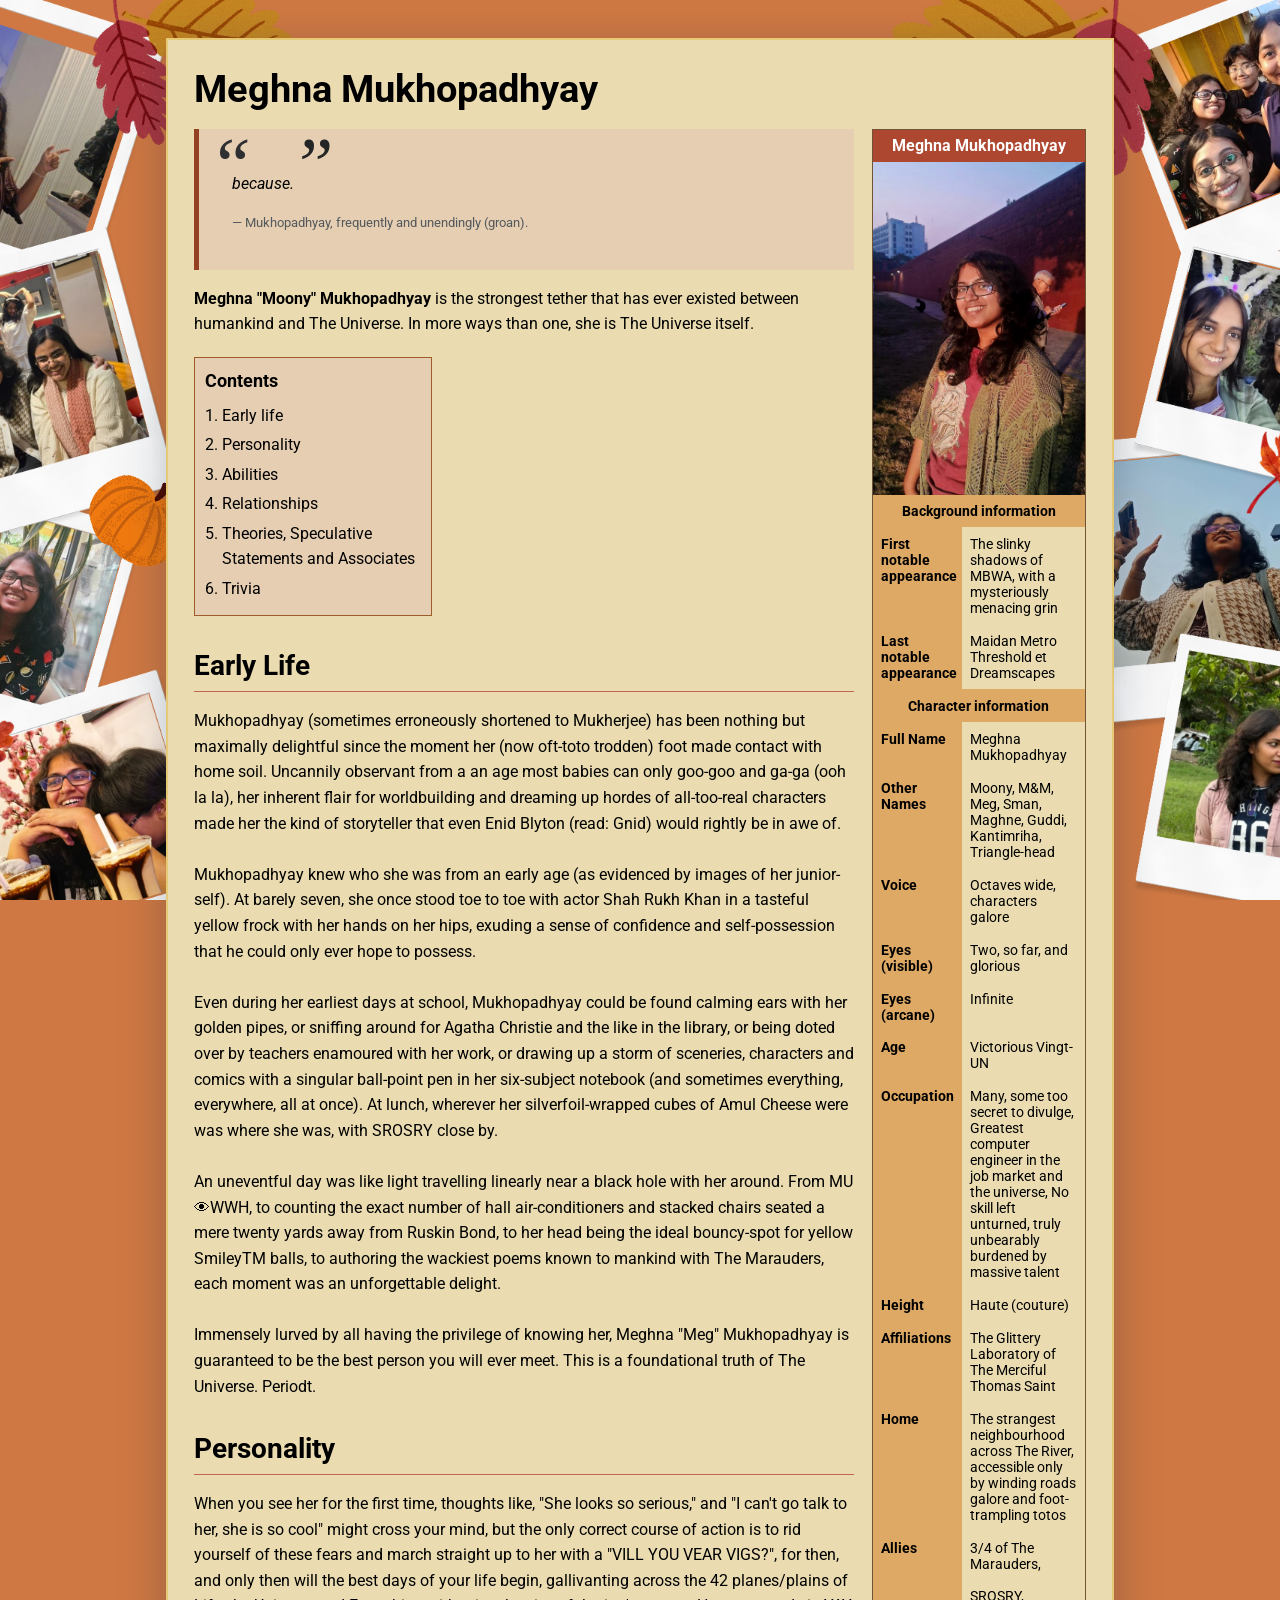
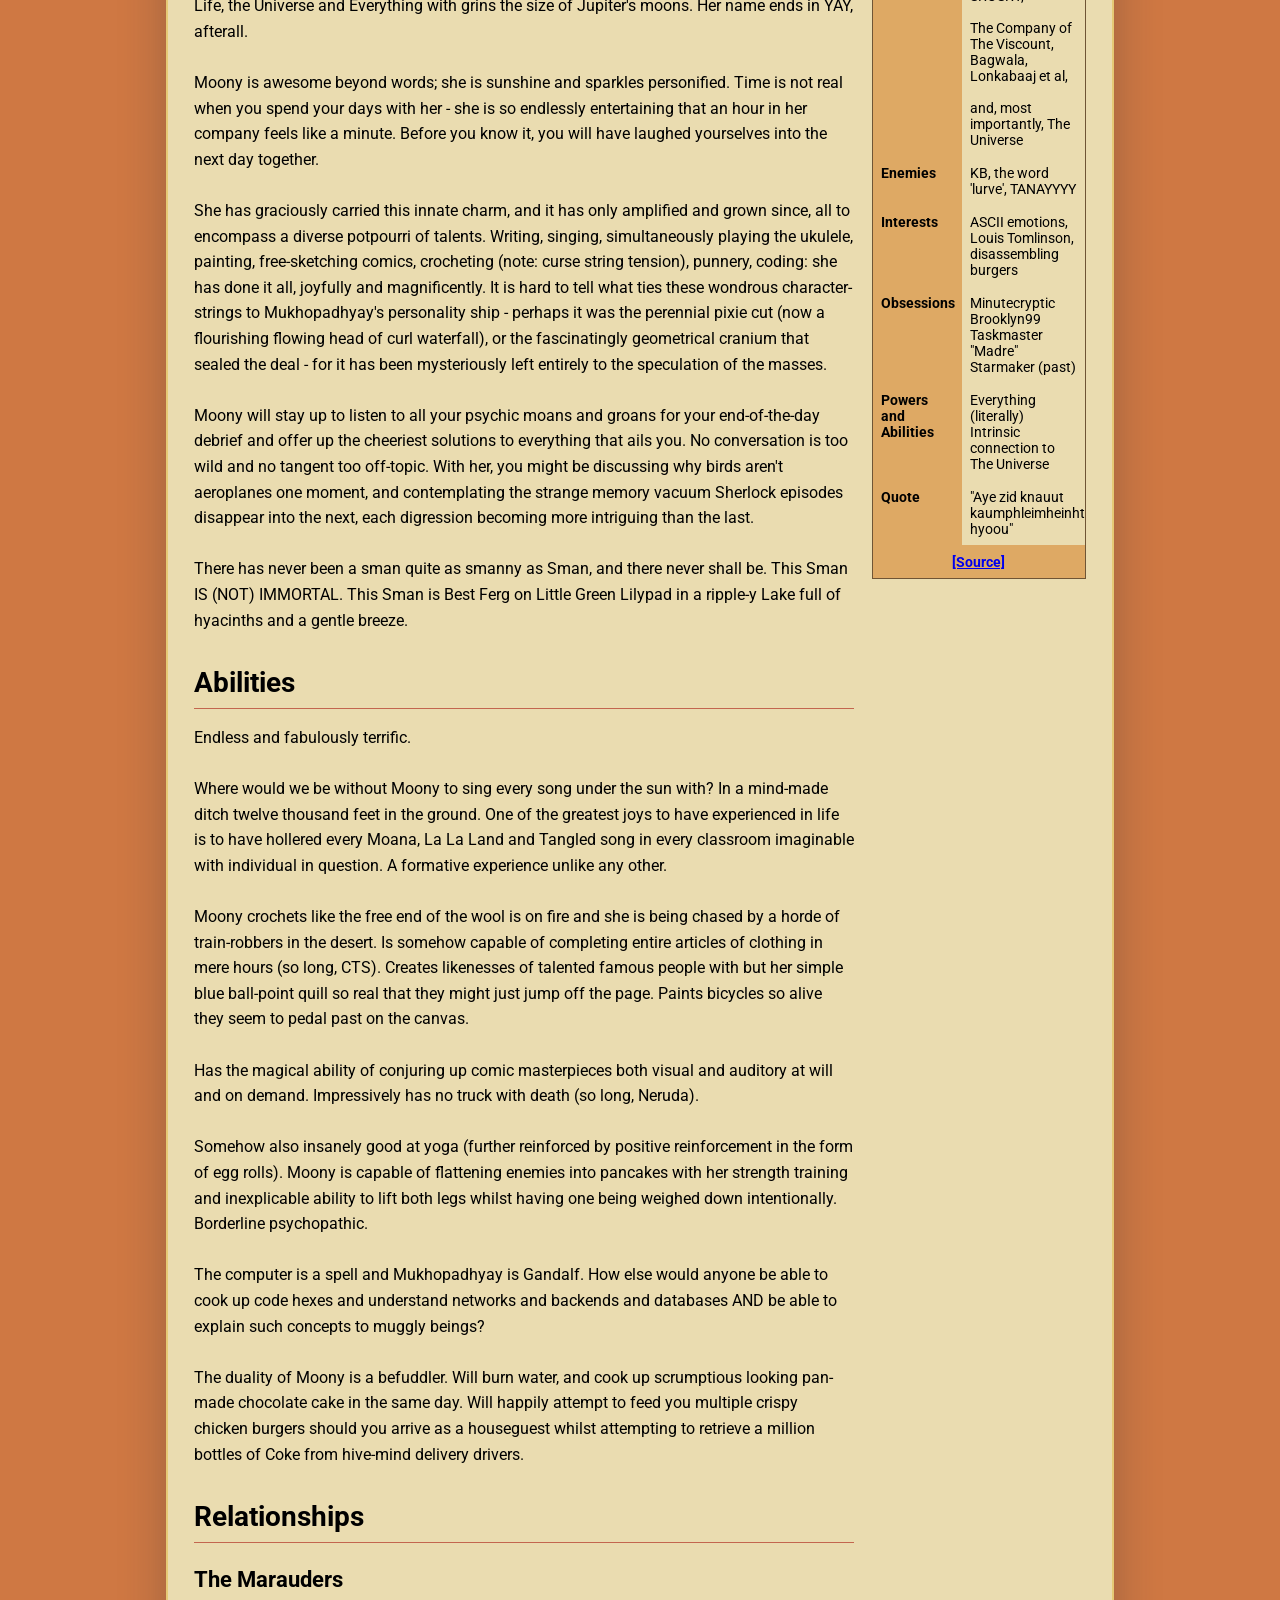
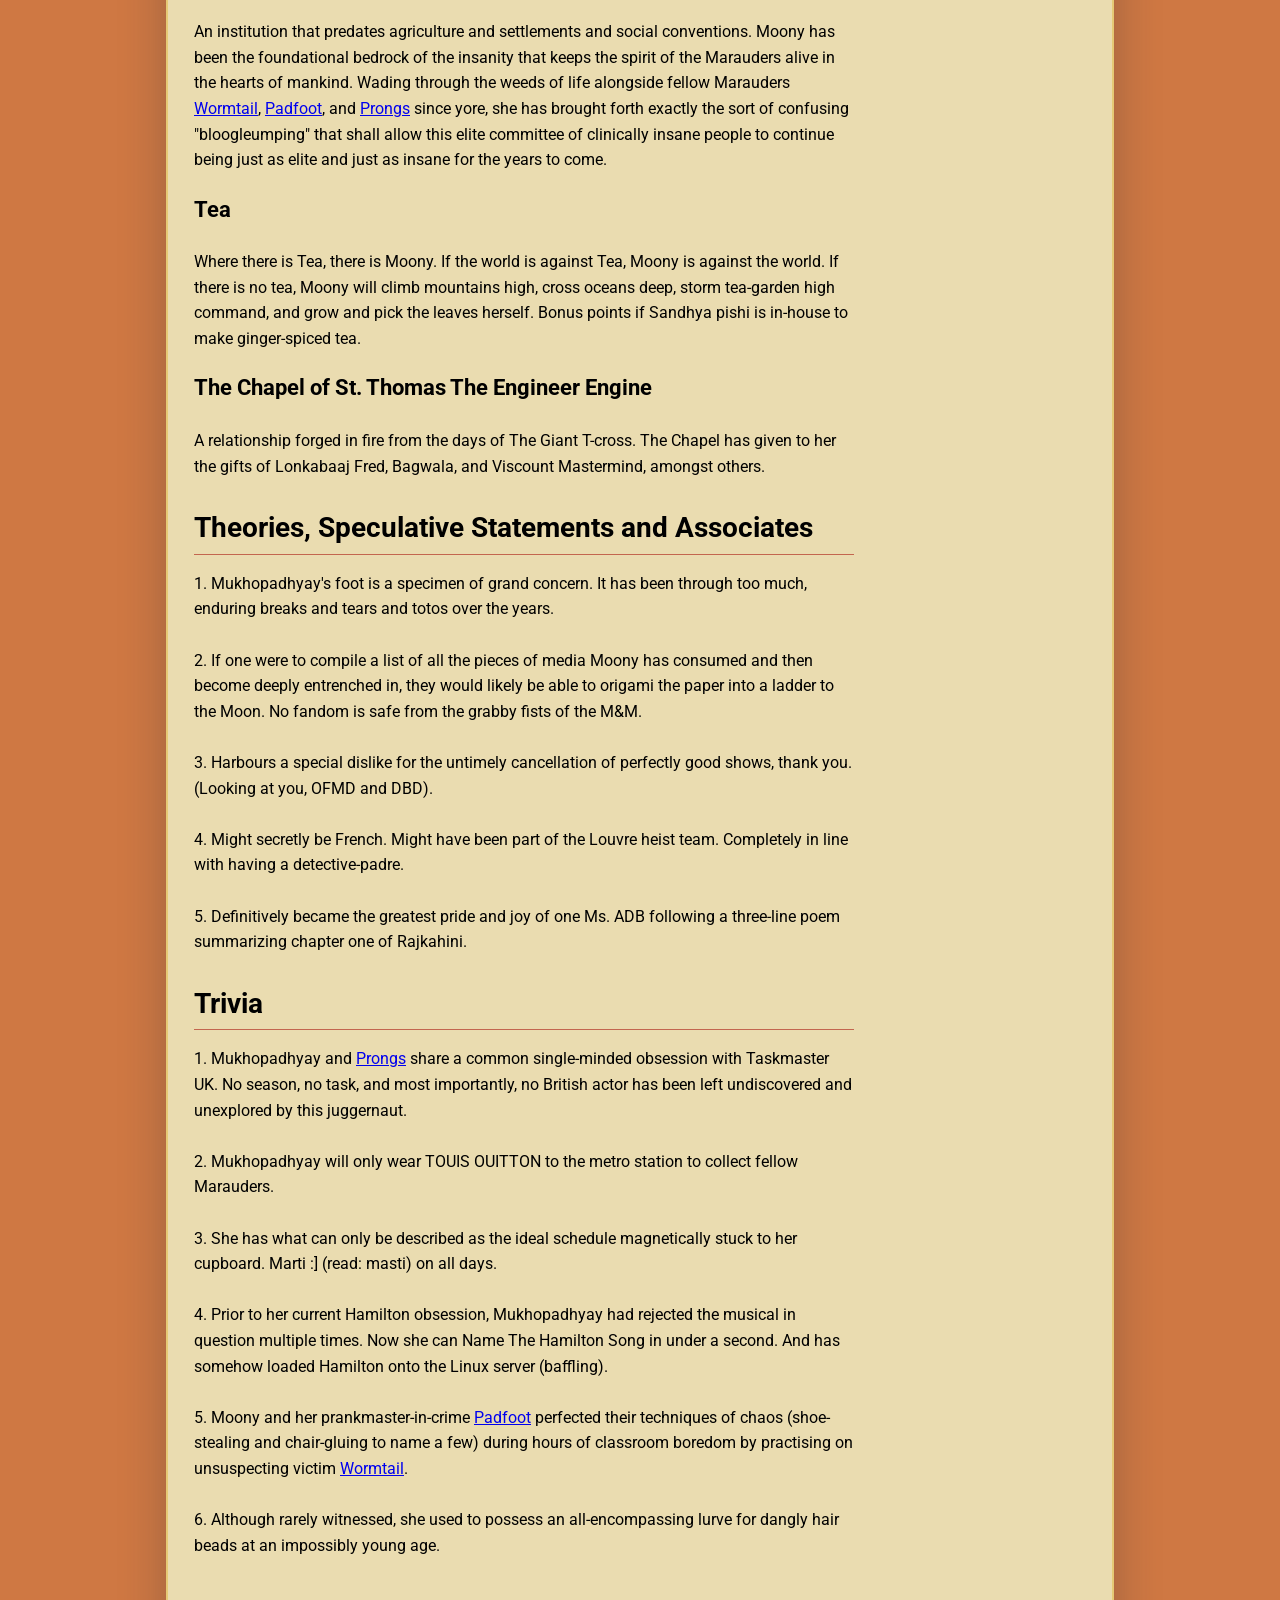
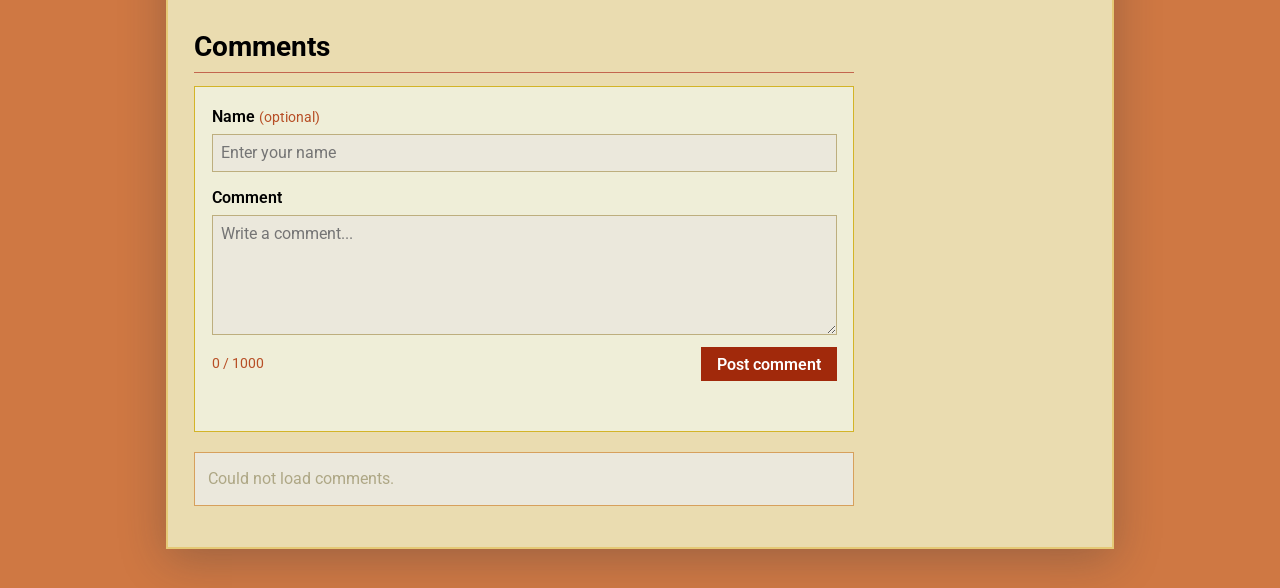
==== commit 3e436a31: "Add files via upload" ====
--- a/index.html
+++ b/index.html
@@ -3,7 +3,7 @@
 <head>
   <meta name="viewport" content="width=device-width, initial-scale=1.0">
   <meta charset="UTF-8">
-  <title>Pragya Wiki</title>
+  <title>Meghna Wiki</title>
   <link rel="stylesheet" href="style.css">
   <link rel="stylesheet" href="comments.css">
   <link rel="preconnect" href="https://fonts.googleapis.com">
@@ -111,7 +111,7 @@
           greatest joys to have experienced in life is to have hollered every Moana, La La Land and Tangled song in every classroom imaginable with
           individual in question. A formative experience unlike any other.
           <br><br>
-          Moony crochets like the free end of the wool is on fire and she is being chased by a horde of train-robbers in the desert. Is omehow capable of 
+          Moony crochets like the free end of the wool is on fire and she is being chased by a horde of train-robbers in the desert. Is somehow capable of 
           completing entire articles of clothing in mere hours (so long, CTS).
           Creates likenesses of talented famous people with but her simple blue ball-point quill so real that they might just jump off the page. Paints bicycles so
           alive they seem to pedal past on the canvas. 
@@ -165,6 +165,9 @@
           <br><br>
           3. Harbours a special dislike for the untimely cancellation of perfectly good shows, thank you. (Looking at you, OFMD and DBD).
           <br><br>
+          4. Might secretly be French. Might have been part of the Louvre heist team. Completely in line with having a detective-padre.
+          <br><br>
+          5. Definitively became the greatest pride and joy of one Ms. ADB following a three-line poem summarizing chapter one of Rajkahini. 
         </p>
 
         <h2>Trivia</h2>
@@ -177,7 +180,7 @@
           3. She has what can only be described as the ideal schedule magnetically stuck to her cupboard. Marti :] (read: masti) on all days.
           <br><br>
           4. Prior to her current Hamilton obsession, Mukhopadhyay had rejected the musical in question multiple times. Now she can Name The Hamilton Song in under a second. 
-          And has somehow loaded Hamilton onto the Linus server (baffling).
+          And has somehow loaded Hamilton onto the Linux server (baffling).
           <br><br>
           5. Moony and her prankmaster-in-crime <a href="https://nay-wiki.vercel.app/">Padfoot</a> perfected their techniques of chaos (shoe-stealing
           and chair-gluing to name a few) during hours of classroom boredom by practising on unsuspecting victim <a href="https://wiki-pearl-nine.vercel.app">Wormtail</a>. 
@@ -312,16 +315,16 @@
           <tr>
             <th>Enemies</th>
             <td>
-              KB, the word 'lurve'
+              KB, the word 'lurve', TANAYYYY
             </td>
           </tr>
           <tr>
             <th>Interests</th>
-            <td>ASCII emotions, Louis Tomlinson</td>
+            <td>ASCII emotions, Louis Tomlinson, <br> disassembling burgers</td>
           </tr>
           <tr>
             <th>Obsessions</th>
-            <td>Minutecryptic<br>B99<br> TM
+            <td>Minutecryptic<br>Brooklyn99<br> Taskmaster <br> "Madre"
                 <br>Starmaker (past)</td>
           </tr>
           <tr>
